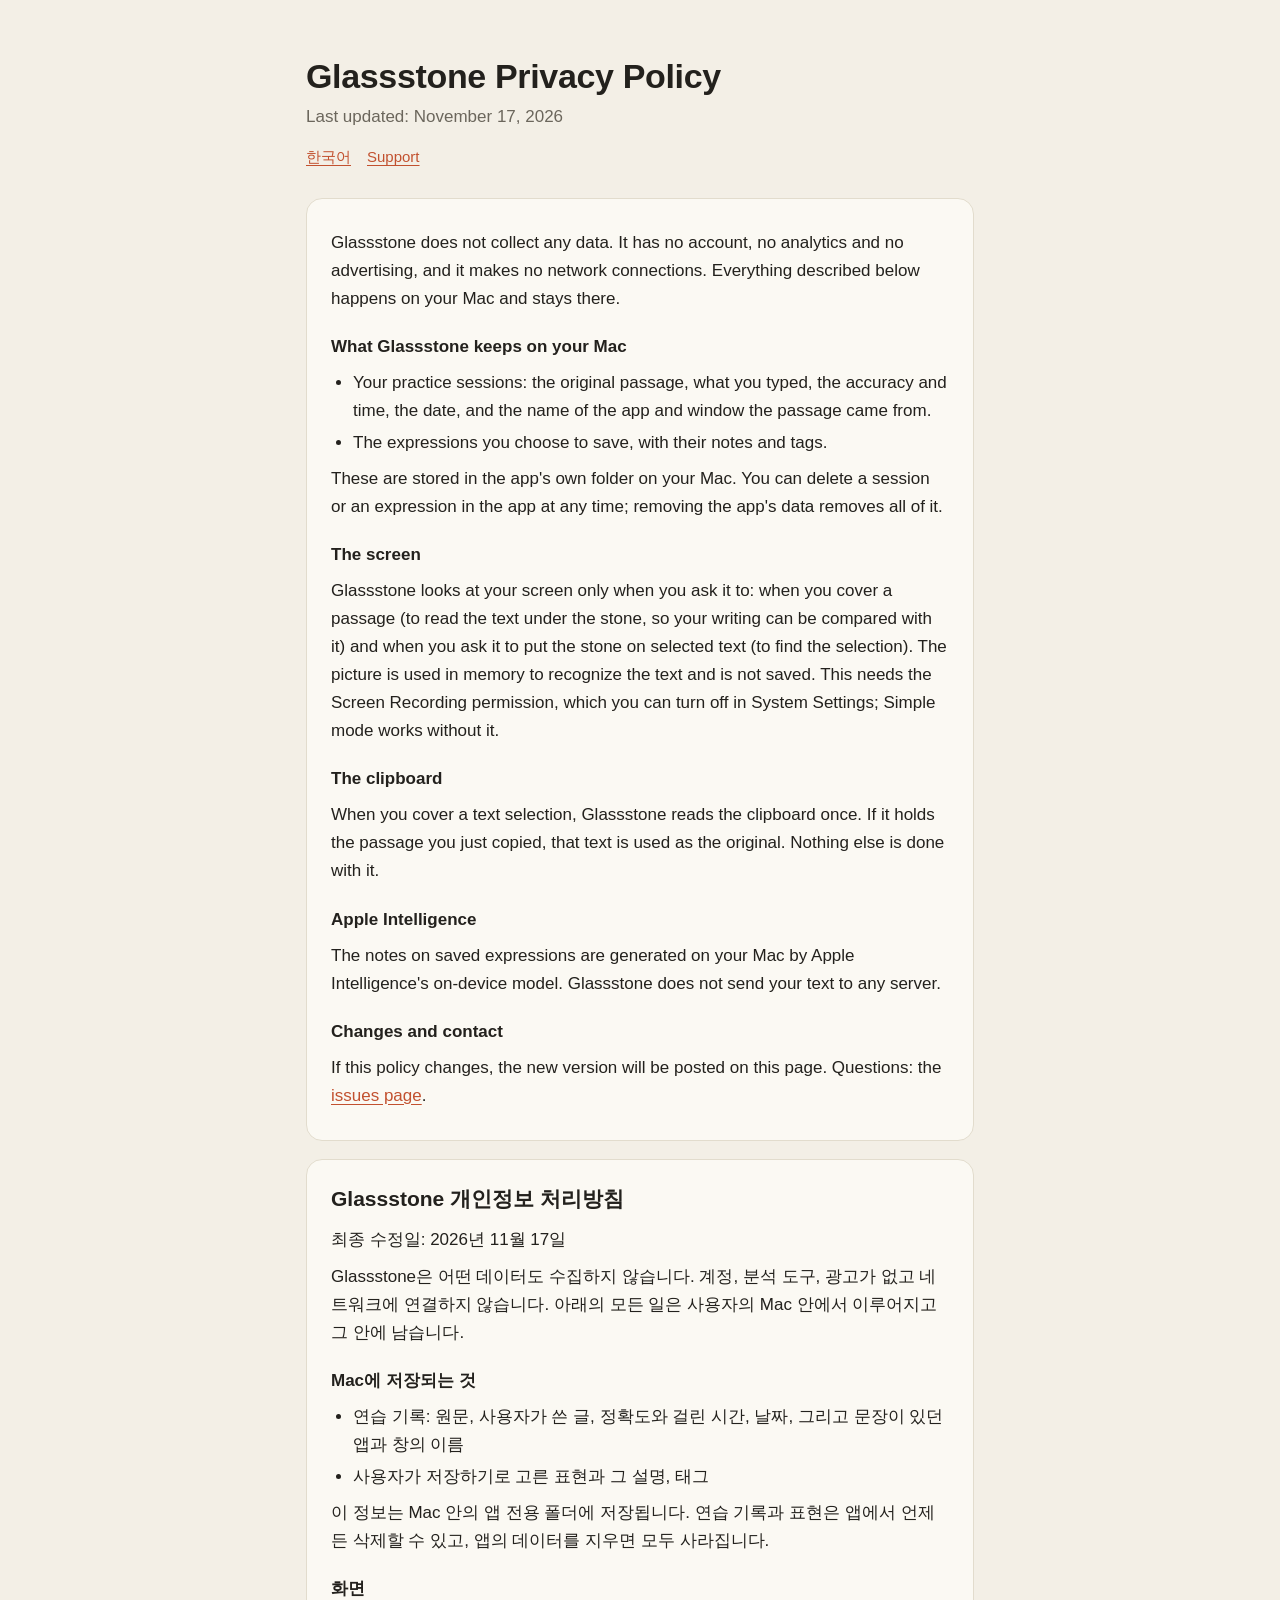
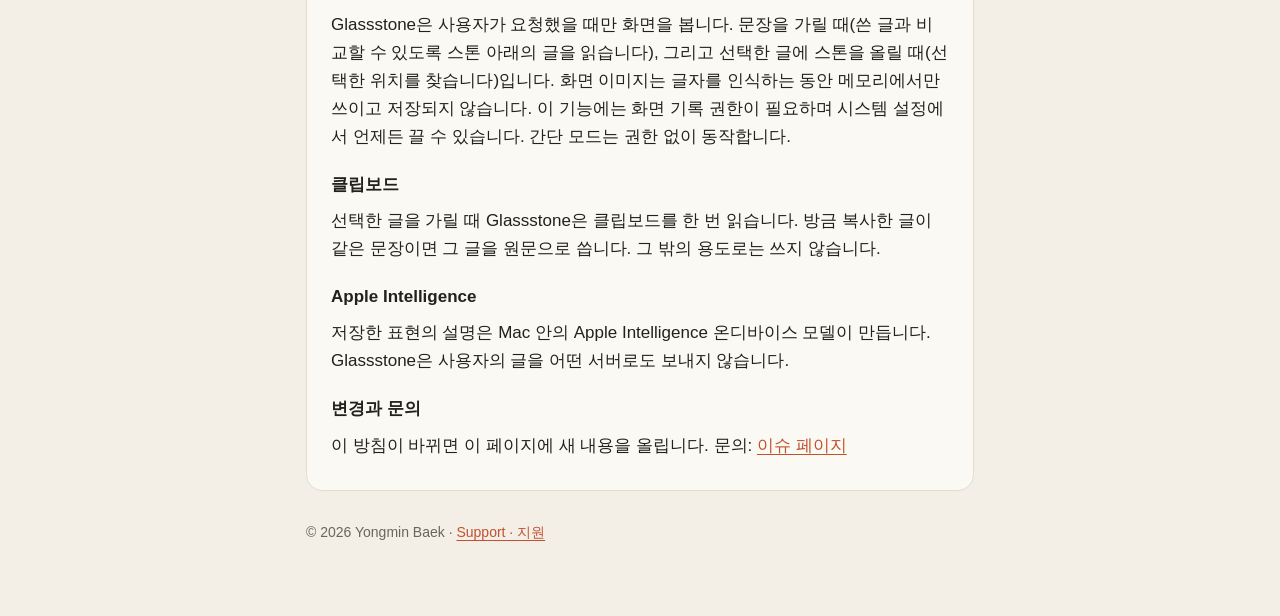
==== privacy.html @ 9b554210 "Glassstone support page and privacy policy Co-Authored-By: Claude Fable 5.2 <noreply@anthropic.com>" ====
<!doctype html>
<html lang="en">
<head>
<meta charset="utf-8">
<meta name="viewport" content="width=device-width, initial-scale=1">
<title>Glassstone Privacy Policy</title>
<meta name="description" content="Glassstone does not collect any data. Everything stays on your Mac.">
<link rel="stylesheet" href="style.css">
</head>
<body>
<main>
<header>
  <h1>Glassstone Privacy Policy</h1>
  <p>Last updated: November 17, 2026</p>
  <nav><a href="#ko">한국어</a><a href="./">Support</a></nav>
</header>

<section>
  <p>Glassstone does not collect any data. It has no account, no analytics and no advertising, and it makes no network connections. Everything described below happens on your Mac and stays there.</p>

  <h3>What Glassstone keeps on your Mac</h3>
  <ul>
    <li>Your practice sessions: the original passage, what you typed, the accuracy and time, the date, and the name of the app and window the passage came from.</li>
    <li>The expressions you choose to save, with their notes and tags.</li>
  </ul>
  <p>These are stored in the app's own folder on your Mac. You can delete a session or an expression in the app at any time; removing the app's data removes all of it.</p>

  <h3>The screen</h3>
  <p>Glassstone looks at your screen only when you ask it to: when you cover a passage (to read the text under the stone, so your writing can be compared with it) and when you ask it to put the stone on selected text (to find the selection). The picture is used in memory to recognize the text and is not saved. This needs the Screen Recording permission, which you can turn off in System Settings; Simple mode works without it.</p>

  <h3>The clipboard</h3>
  <p>When you cover a text selection, Glassstone reads the clipboard once. If it holds the passage you just copied, that text is used as the original. Nothing else is done with it.</p>

  <h3>Apple Intelligence</h3>
  <p>The notes on saved expressions are generated on your Mac by Apple Intelligence's on-device model. Glassstone does not send your text to any server.</p>

  <h3>Changes and contact</h3>
  <p>If this policy changes, the new version will be posted on this page. Questions: the <a href="https://github.com/cozystorm/glassstone/issues">issues page</a>.</p>
</section>

<section id="ko" lang="ko">
  <h2>Glassstone 개인정보 처리방침</h2>
  <p>최종 수정일: 2026년 11월 17일</p>
  <p>Glassstone은 어떤 데이터도 수집하지 않습니다. 계정, 분석 도구, 광고가 없고 네트워크에 연결하지 않습니다. 아래의 모든 일은 사용자의 Mac 안에서 이루어지고 그 안에 남습니다.</p>

  <h3>Mac에 저장되는 것</h3>
  <ul>
    <li>연습 기록: 원문, 사용자가 쓴 글, 정확도와 걸린 시간, 날짜, 그리고 문장이 있던 앱과 창의 이름</li>
    <li>사용자가 저장하기로 고른 표현과 그 설명, 태그</li>
  </ul>
  <p>이 정보는 Mac 안의 앱 전용 폴더에 저장됩니다. 연습 기록과 표현은 앱에서 언제든 삭제할 수 있고, 앱의 데이터를 지우면 모두 사라집니다.</p>

  <h3>화면</h3>
  <p>Glassstone은 사용자가 요청했을 때만 화면을 봅니다. 문장을 가릴 때(쓴 글과 비교할 수 있도록 스톤 아래의 글을 읽습니다), 그리고 선택한 글에 스톤을 올릴 때(선택한 위치를 찾습니다)입니다. 화면 이미지는 글자를 인식하는 동안 메모리에서만 쓰이고 저장되지 않습니다. 이 기능에는 화면 기록 권한이 필요하며 시스템 설정에서 언제든 끌 수 있습니다. 간단 모드는 권한 없이 동작합니다.</p>

  <h3>클립보드</h3>
  <p>선택한 글을 가릴 때 Glassstone은 클립보드를 한 번 읽습니다. 방금 복사한 글이 같은 문장이면 그 글을 원문으로 씁니다. 그 밖의 용도로는 쓰지 않습니다.</p>

  <h3>Apple Intelligence</h3>
  <p>저장한 표현의 설명은 Mac 안의 Apple Intelligence 온디바이스 모델이 만듭니다. Glassstone은 사용자의 글을 어떤 서버로도 보내지 않습니다.</p>

  <h3>변경과 문의</h3>
  <p>이 방침이 바뀌면 이 페이지에 새 내용을 올립니다. 문의: <a href="https://github.com/cozystorm/glassstone/issues">이슈 페이지</a></p>
</section>

<footer>© 2026 Yongmin Baek · <a href="./">Support · 지원</a></footer>
</main>
</body>
</html>
---- style.css ----
:root {
  --desk: #f3efe6;
  --paper: #fbf9f3;
  --ink: #23211d;
  --soft: #6b665c;
  --rule: #e2dccd;
  --accent: #c2512f;
}
@media (prefers-color-scheme: dark) {
  :root {
    --desk: #1b1a17;
    --paper: #24221e;
    --ink: #ece7db;
    --soft: #a39d90;
    --rule: #38352e;
    --accent: #e58a69;
  }
}
* { box-sizing: border-box; }
html { -webkit-text-size-adjust: 100%; }
body {
  margin: 0;
  background: var(--desk);
  color: var(--ink);
  font: 17px/1.65 -apple-system, BlinkMacSystemFont, "Apple SD Gothic Neo", "Segoe UI", sans-serif;
}
main { max-width: 700px; margin: 0 auto; padding: 56px 16px 72px; }
header { margin-bottom: 28px; }
h1 { font-size: 34px; line-height: 1.2; margin: 0 0 6px; letter-spacing: -0.01em; }
header p { margin: 0; color: var(--soft); }
nav { margin-top: 14px; font-size: 15px; }
nav a { margin-right: 16px; }
section {
  background: var(--paper);
  border: 1px solid var(--rule);
  border-radius: 16px;
  padding: 22px 24px;
  margin: 18px 0;
}
h2 { font-size: 21px; margin: 0 0 10px; }
h3 { font-size: 17px; margin: 20px 0 4px; }
p { margin: 8px 0; }
ul { margin: 8px 0; padding-left: 22px; }
li { margin: 4px 0; }
a { color: var(--accent); text-underline-offset: 3px; }
kbd {
  font: 500 14px/1 ui-rounded, -apple-system, sans-serif;
  padding: 2px 6px;
  border-radius: 6px;
  background: color-mix(in srgb, var(--ink) 8%, transparent);
  white-space: nowrap;
}
footer { margin-top: 30px; font-size: 14px; color: var(--soft); }
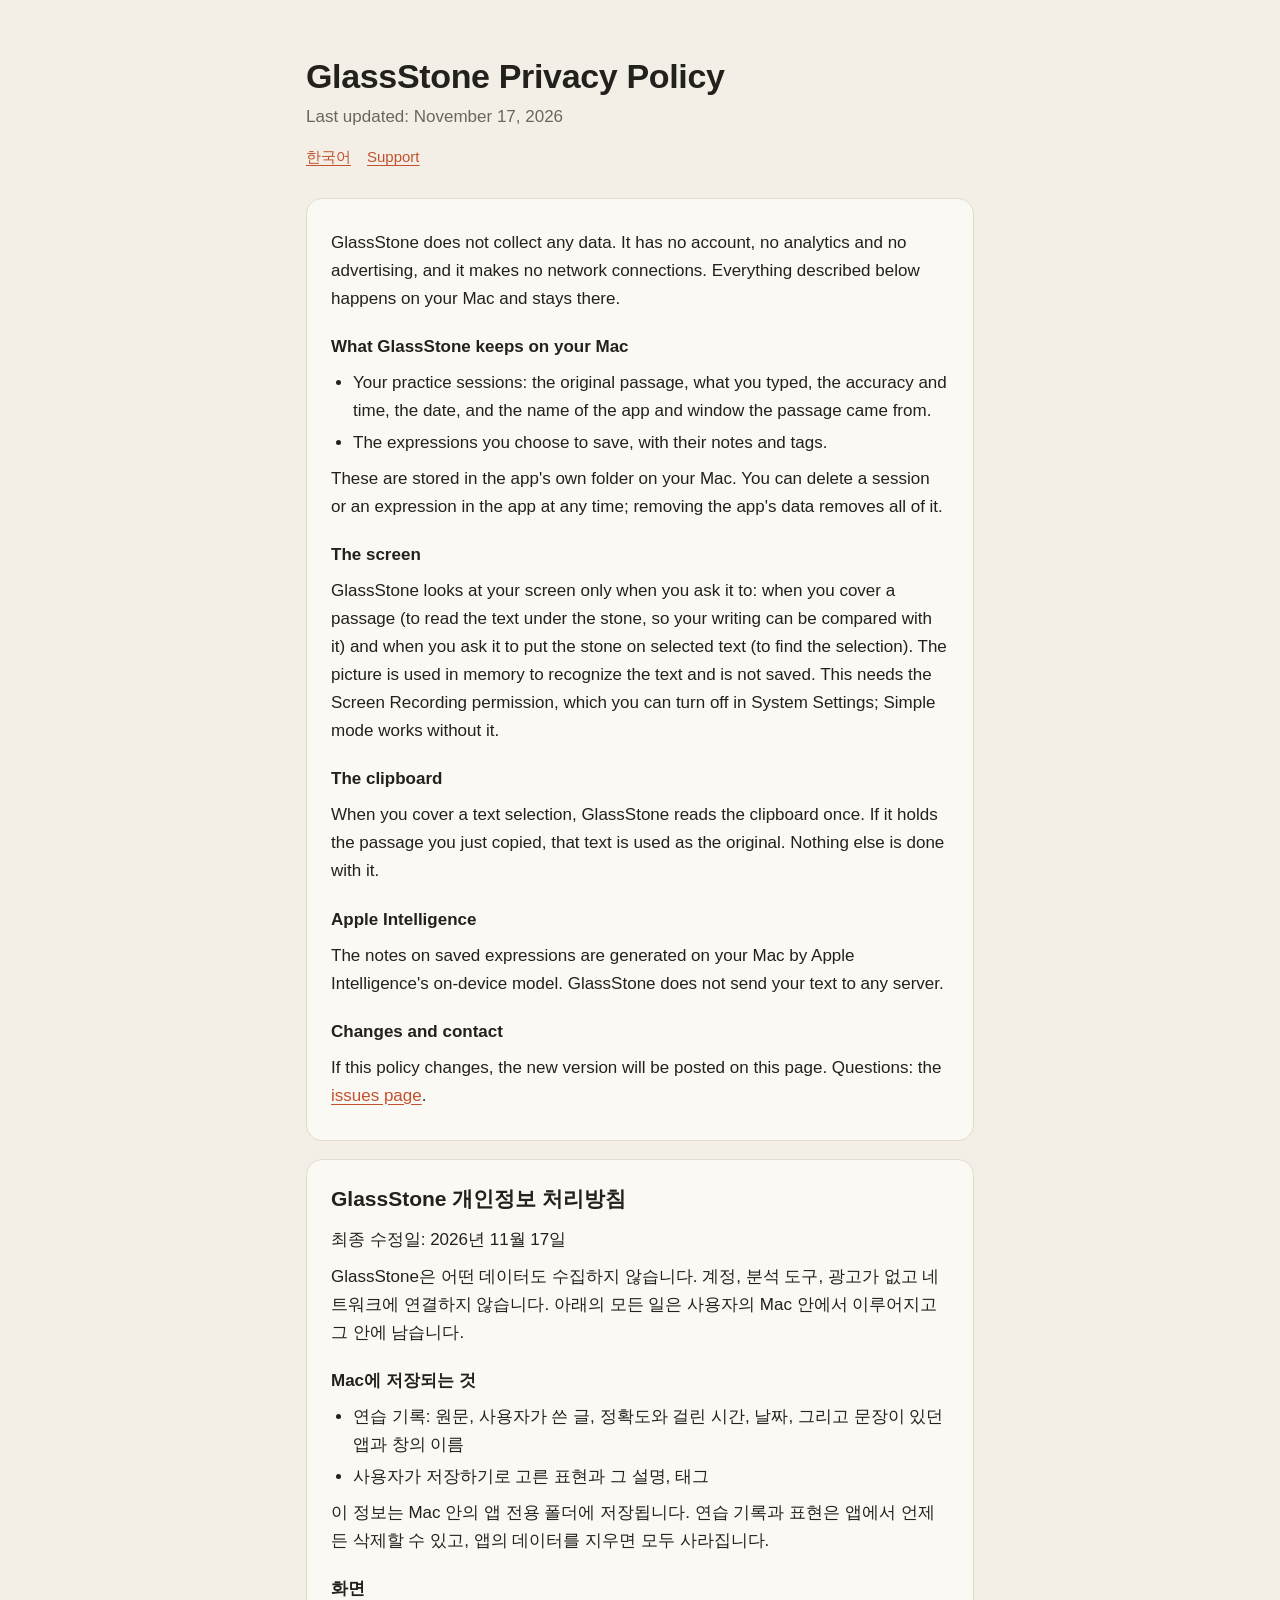
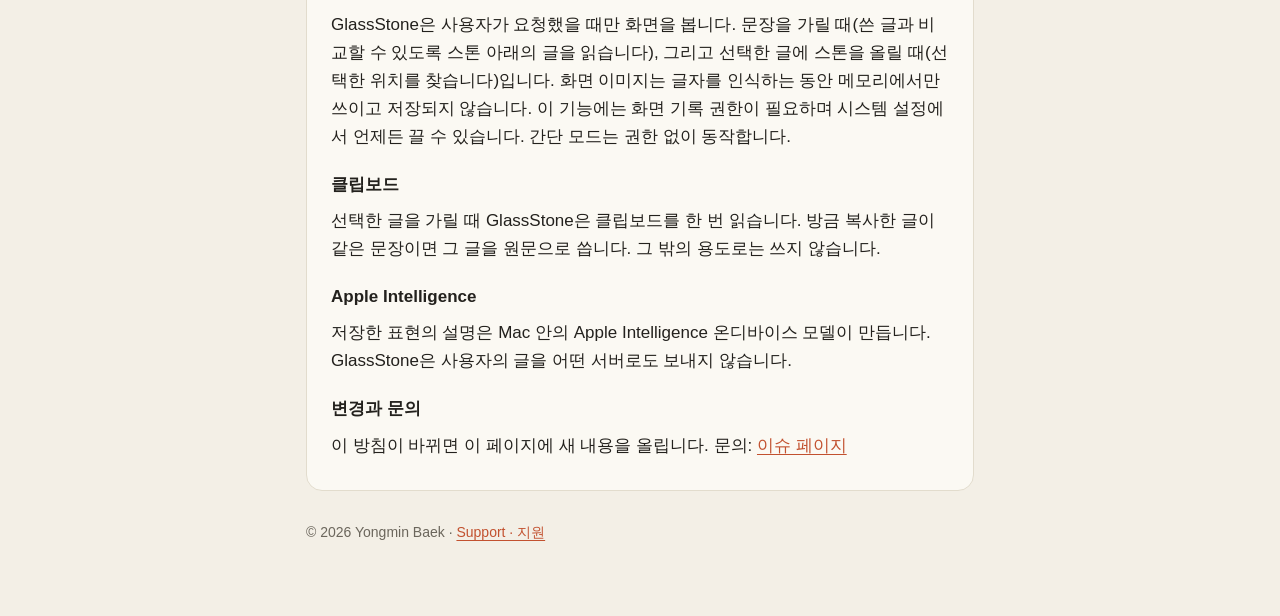
==== commit 57176cc4: "Write the name as GlassStone Co-Authored-By: Claude Fable 5.2 <noreply@anthropic.com>" ====
--- a/privacy.html
+++ b/privacy.html
@@ -3,22 +3,22 @@
 <head>
 <meta charset="utf-8">
 <meta name="viewport" content="width=device-width, initial-scale=1">
-<title>Glassstone Privacy Policy</title>
-<meta name="description" content="Glassstone does not collect any data. Everything stays on your Mac.">
+<title>GlassStone Privacy Policy</title>
+<meta name="description" content="GlassStone does not collect any data. Everything stays on your Mac.">
 <link rel="stylesheet" href="style.css">
 </head>
 <body>
 <main>
 <header>
-  <h1>Glassstone Privacy Policy</h1>
+  <h1>GlassStone Privacy Policy</h1>
   <p>Last updated: November 17, 2026</p>
   <nav><a href="#ko">한국어</a><a href="./">Support</a></nav>
 </header>
 
 <section>
-  <p>Glassstone does not collect any data. It has no account, no analytics and no advertising, and it makes no network connections. Everything described below happens on your Mac and stays there.</p>
+  <p>GlassStone does not collect any data. It has no account, no analytics and no advertising, and it makes no network connections. Everything described below happens on your Mac and stays there.</p>
 
-  <h3>What Glassstone keeps on your Mac</h3>
+  <h3>What GlassStone keeps on your Mac</h3>
   <ul>
     <li>Your practice sessions: the original passage, what you typed, the accuracy and time, the date, and the name of the app and window the passage came from.</li>
     <li>The expressions you choose to save, with their notes and tags.</li>
@@ -26,22 +26,22 @@
   <p>These are stored in the app's own folder on your Mac. You can delete a session or an expression in the app at any time; removing the app's data removes all of it.</p>
 
   <h3>The screen</h3>
-  <p>Glassstone looks at your screen only when you ask it to: when you cover a passage (to read the text under the stone, so your writing can be compared with it) and when you ask it to put the stone on selected text (to find the selection). The picture is used in memory to recognize the text and is not saved. This needs the Screen Recording permission, which you can turn off in System Settings; Simple mode works without it.</p>
+  <p>GlassStone looks at your screen only when you ask it to: when you cover a passage (to read the text under the stone, so your writing can be compared with it) and when you ask it to put the stone on selected text (to find the selection). The picture is used in memory to recognize the text and is not saved. This needs the Screen Recording permission, which you can turn off in System Settings; Simple mode works without it.</p>
 
   <h3>The clipboard</h3>
-  <p>When you cover a text selection, Glassstone reads the clipboard once. If it holds the passage you just copied, that text is used as the original. Nothing else is done with it.</p>
+  <p>When you cover a text selection, GlassStone reads the clipboard once. If it holds the passage you just copied, that text is used as the original. Nothing else is done with it.</p>
 
   <h3>Apple Intelligence</h3>
-  <p>The notes on saved expressions are generated on your Mac by Apple Intelligence's on-device model. Glassstone does not send your text to any server.</p>
+  <p>The notes on saved expressions are generated on your Mac by Apple Intelligence's on-device model. GlassStone does not send your text to any server.</p>
 
   <h3>Changes and contact</h3>
   <p>If this policy changes, the new version will be posted on this page. Questions: the <a href="https://github.com/cozystorm/glassstone/issues">issues page</a>.</p>
 </section>
 
 <section id="ko" lang="ko">
-  <h2>Glassstone 개인정보 처리방침</h2>
+  <h2>GlassStone 개인정보 처리방침</h2>
   <p>최종 수정일: 2026년 11월 17일</p>
-  <p>Glassstone은 어떤 데이터도 수집하지 않습니다. 계정, 분석 도구, 광고가 없고 네트워크에 연결하지 않습니다. 아래의 모든 일은 사용자의 Mac 안에서 이루어지고 그 안에 남습니다.</p>
+  <p>GlassStone은 어떤 데이터도 수집하지 않습니다. 계정, 분석 도구, 광고가 없고 네트워크에 연결하지 않습니다. 아래의 모든 일은 사용자의 Mac 안에서 이루어지고 그 안에 남습니다.</p>
 
   <h3>Mac에 저장되는 것</h3>
   <ul>
@@ -51,13 +51,13 @@
   <p>이 정보는 Mac 안의 앱 전용 폴더에 저장됩니다. 연습 기록과 표현은 앱에서 언제든 삭제할 수 있고, 앱의 데이터를 지우면 모두 사라집니다.</p>
 
   <h3>화면</h3>
-  <p>Glassstone은 사용자가 요청했을 때만 화면을 봅니다. 문장을 가릴 때(쓴 글과 비교할 수 있도록 스톤 아래의 글을 읽습니다), 그리고 선택한 글에 스톤을 올릴 때(선택한 위치를 찾습니다)입니다. 화면 이미지는 글자를 인식하는 동안 메모리에서만 쓰이고 저장되지 않습니다. 이 기능에는 화면 기록 권한이 필요하며 시스템 설정에서 언제든 끌 수 있습니다. 간단 모드는 권한 없이 동작합니다.</p>
+  <p>GlassStone은 사용자가 요청했을 때만 화면을 봅니다. 문장을 가릴 때(쓴 글과 비교할 수 있도록 스톤 아래의 글을 읽습니다), 그리고 선택한 글에 스톤을 올릴 때(선택한 위치를 찾습니다)입니다. 화면 이미지는 글자를 인식하는 동안 메모리에서만 쓰이고 저장되지 않습니다. 이 기능에는 화면 기록 권한이 필요하며 시스템 설정에서 언제든 끌 수 있습니다. 간단 모드는 권한 없이 동작합니다.</p>
 
   <h3>클립보드</h3>
-  <p>선택한 글을 가릴 때 Glassstone은 클립보드를 한 번 읽습니다. 방금 복사한 글이 같은 문장이면 그 글을 원문으로 씁니다. 그 밖의 용도로는 쓰지 않습니다.</p>
+  <p>선택한 글을 가릴 때 GlassStone은 클립보드를 한 번 읽습니다. 방금 복사한 글이 같은 문장이면 그 글을 원문으로 씁니다. 그 밖의 용도로는 쓰지 않습니다.</p>
 
   <h3>Apple Intelligence</h3>
-  <p>저장한 표현의 설명은 Mac 안의 Apple Intelligence 온디바이스 모델이 만듭니다. Glassstone은 사용자의 글을 어떤 서버로도 보내지 않습니다.</p>
+  <p>저장한 표현의 설명은 Mac 안의 Apple Intelligence 온디바이스 모델이 만듭니다. GlassStone은 사용자의 글을 어떤 서버로도 보내지 않습니다.</p>
 
   <h3>변경과 문의</h3>
   <p>이 방침이 바뀌면 이 페이지에 새 내용을 올립니다. 문의: <a href="https://github.com/cozystorm/glassstone/issues">이슈 페이지</a></p>
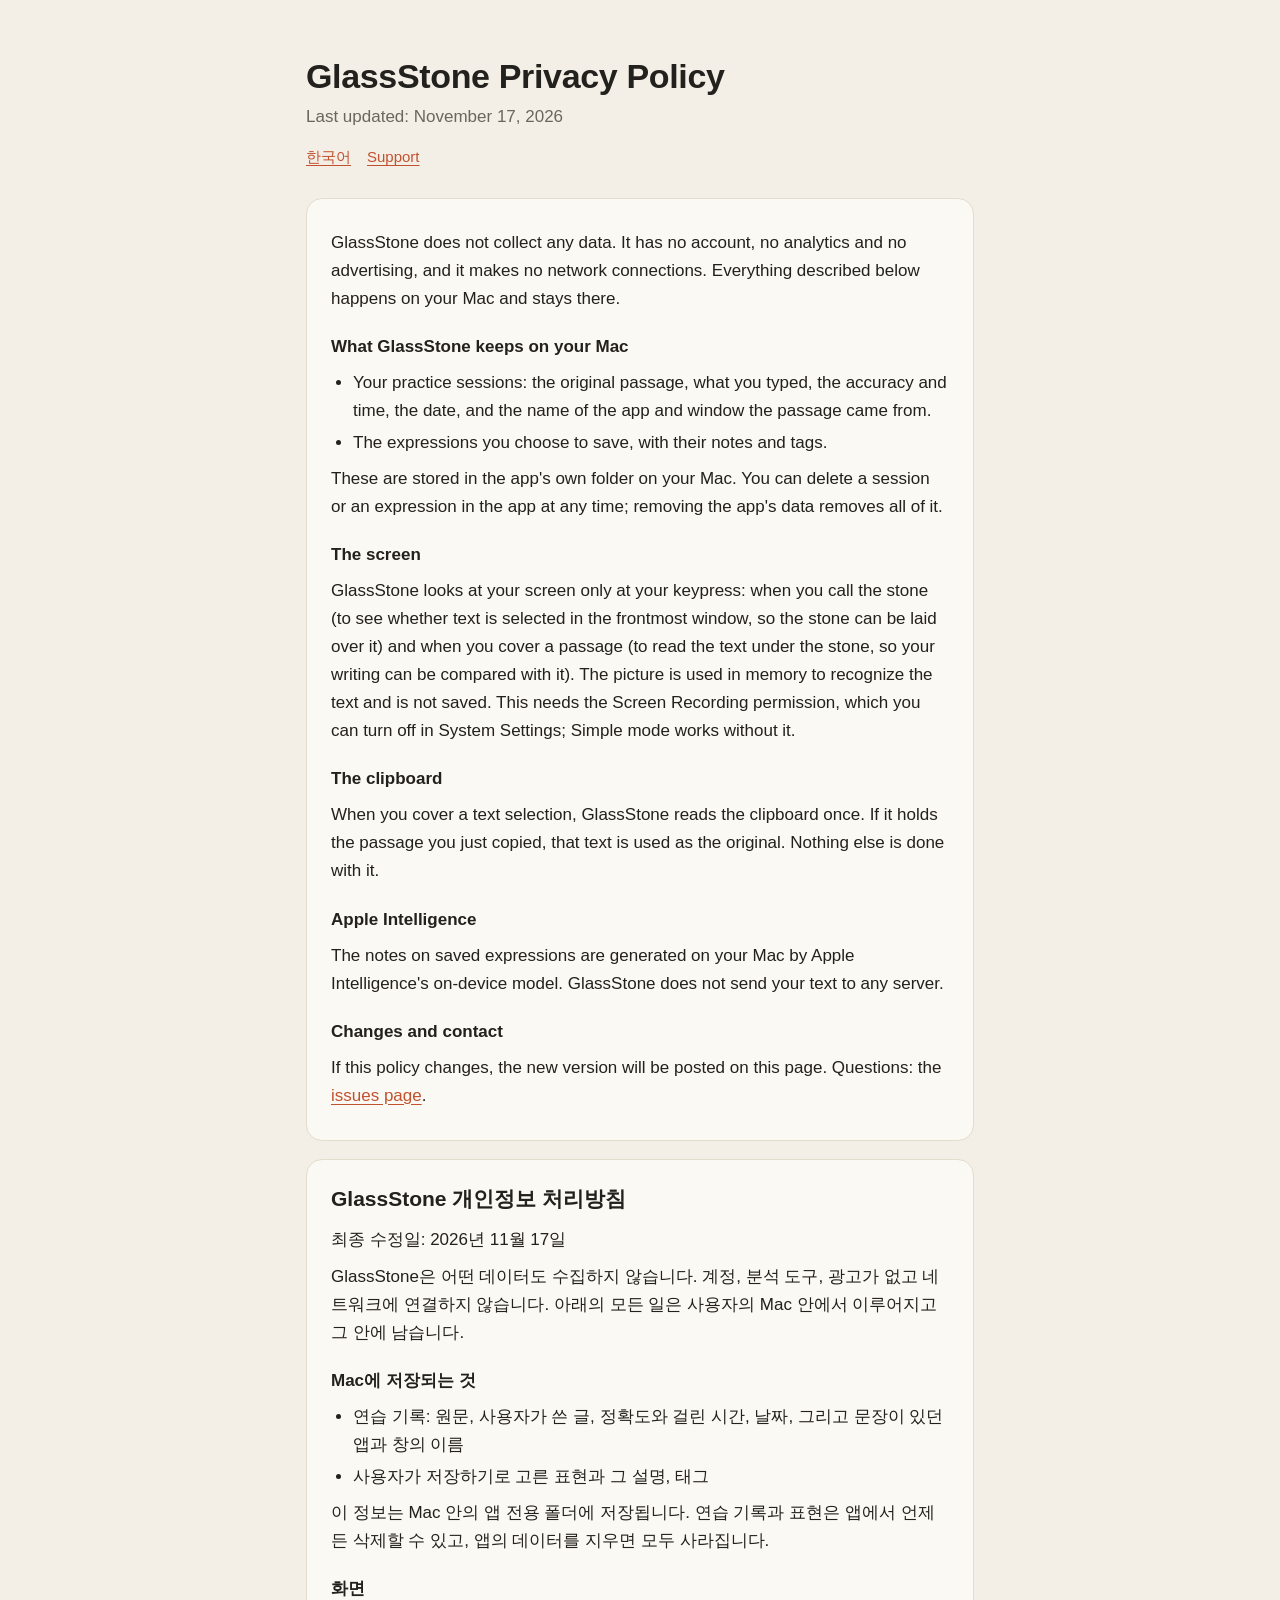
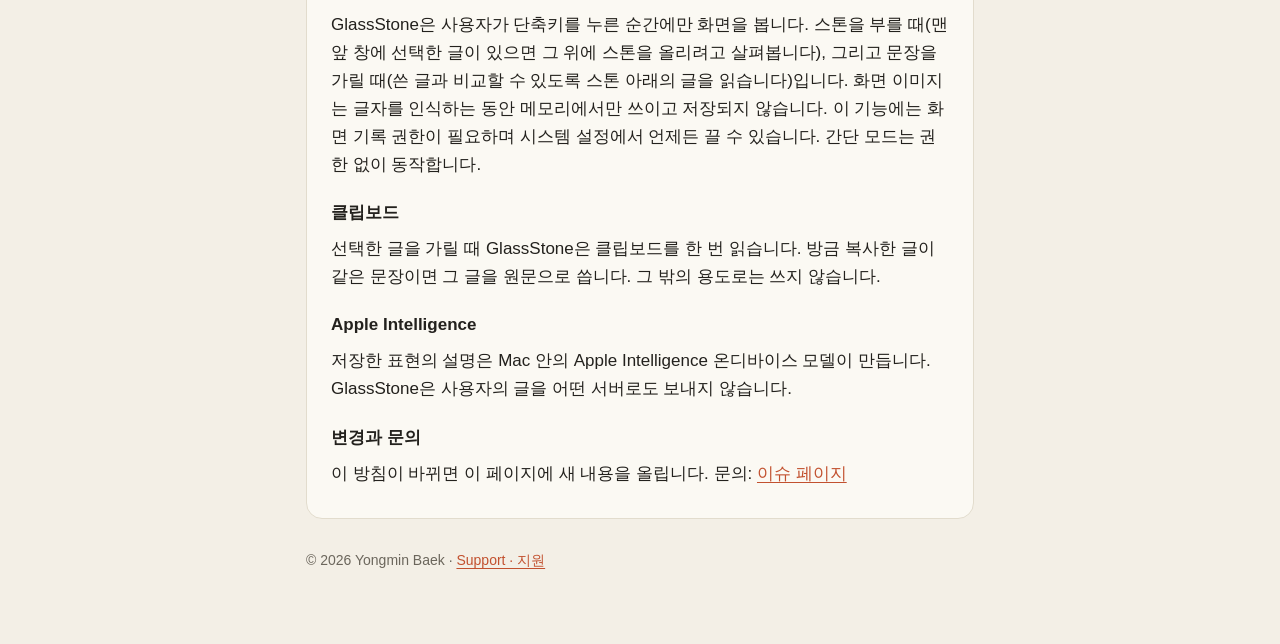
==== commit c87dd271: "Calling the stone also lays it over selected text Co-Authored-By: Claude Fable 5.2 <noreply@anthropi" ====
--- a/privacy.html
+++ b/privacy.html
@@ -26,7 +26,7 @@
   <p>These are stored in the app's own folder on your Mac. You can delete a session or an expression in the app at any time; removing the app's data removes all of it.</p>
 
   <h3>The screen</h3>
-  <p>GlassStone looks at your screen only when you ask it to: when you cover a passage (to read the text under the stone, so your writing can be compared with it) and when you ask it to put the stone on selected text (to find the selection). The picture is used in memory to recognize the text and is not saved. This needs the Screen Recording permission, which you can turn off in System Settings; Simple mode works without it.</p>
+  <p>GlassStone looks at your screen only at your keypress: when you call the stone (to see whether text is selected in the frontmost window, so the stone can be laid over it) and when you cover a passage (to read the text under the stone, so your writing can be compared with it). The picture is used in memory to recognize the text and is not saved. This needs the Screen Recording permission, which you can turn off in System Settings; Simple mode works without it.</p>
 
   <h3>The clipboard</h3>
   <p>When you cover a text selection, GlassStone reads the clipboard once. If it holds the passage you just copied, that text is used as the original. Nothing else is done with it.</p>
@@ -51,7 +51,7 @@
   <p>이 정보는 Mac 안의 앱 전용 폴더에 저장됩니다. 연습 기록과 표현은 앱에서 언제든 삭제할 수 있고, 앱의 데이터를 지우면 모두 사라집니다.</p>
 
   <h3>화면</h3>
-  <p>GlassStone은 사용자가 요청했을 때만 화면을 봅니다. 문장을 가릴 때(쓴 글과 비교할 수 있도록 스톤 아래의 글을 읽습니다), 그리고 선택한 글에 스톤을 올릴 때(선택한 위치를 찾습니다)입니다. 화면 이미지는 글자를 인식하는 동안 메모리에서만 쓰이고 저장되지 않습니다. 이 기능에는 화면 기록 권한이 필요하며 시스템 설정에서 언제든 끌 수 있습니다. 간단 모드는 권한 없이 동작합니다.</p>
+  <p>GlassStone은 사용자가 단축키를 누른 순간에만 화면을 봅니다. 스톤을 부를 때(맨 앞 창에 선택한 글이 있으면 그 위에 스톤을 올리려고 살펴봅니다), 그리고 문장을 가릴 때(쓴 글과 비교할 수 있도록 스톤 아래의 글을 읽습니다)입니다. 화면 이미지는 글자를 인식하는 동안 메모리에서만 쓰이고 저장되지 않습니다. 이 기능에는 화면 기록 권한이 필요하며 시스템 설정에서 언제든 끌 수 있습니다. 간단 모드는 권한 없이 동작합니다.</p>
 
   <h3>클립보드</h3>
   <p>선택한 글을 가릴 때 GlassStone은 클립보드를 한 번 읽습니다. 방금 복사한 글이 같은 문장이면 그 글을 원문으로 씁니다. 그 밖의 용도로는 쓰지 않습니다.</p>
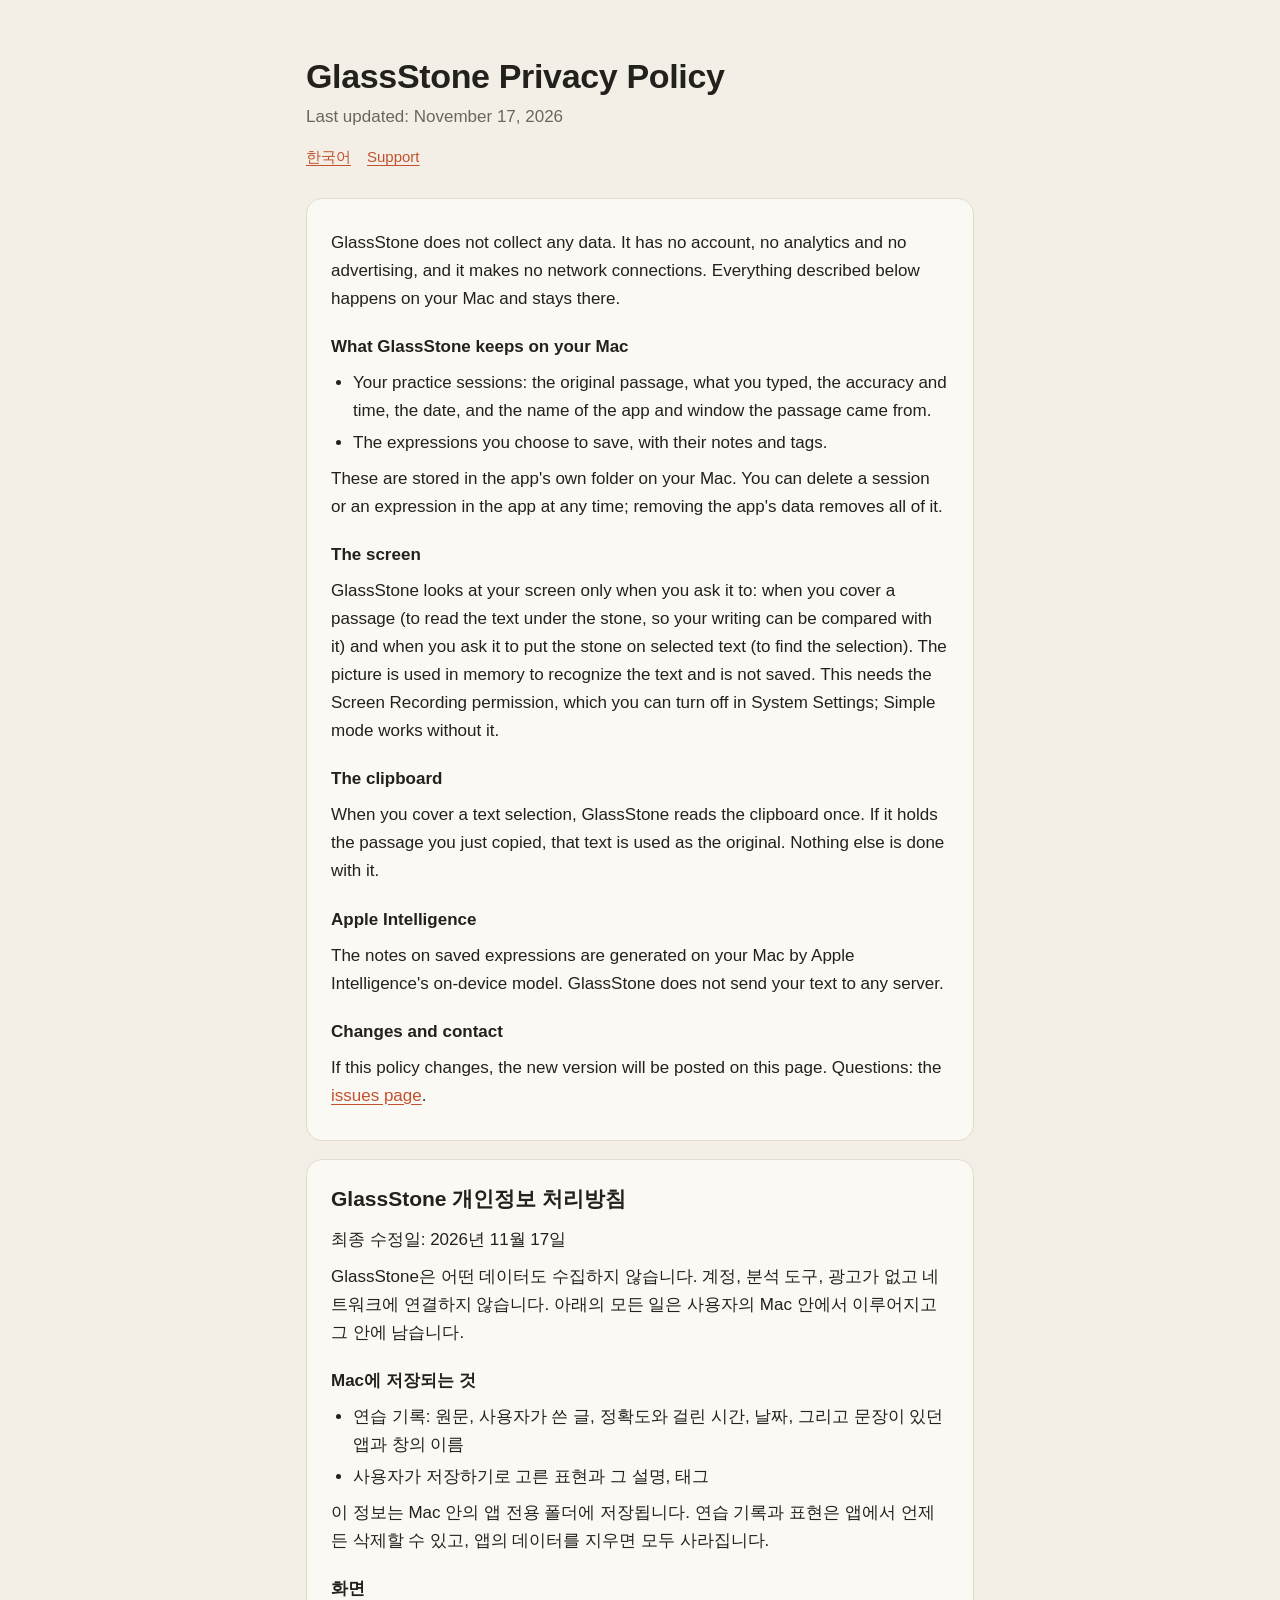
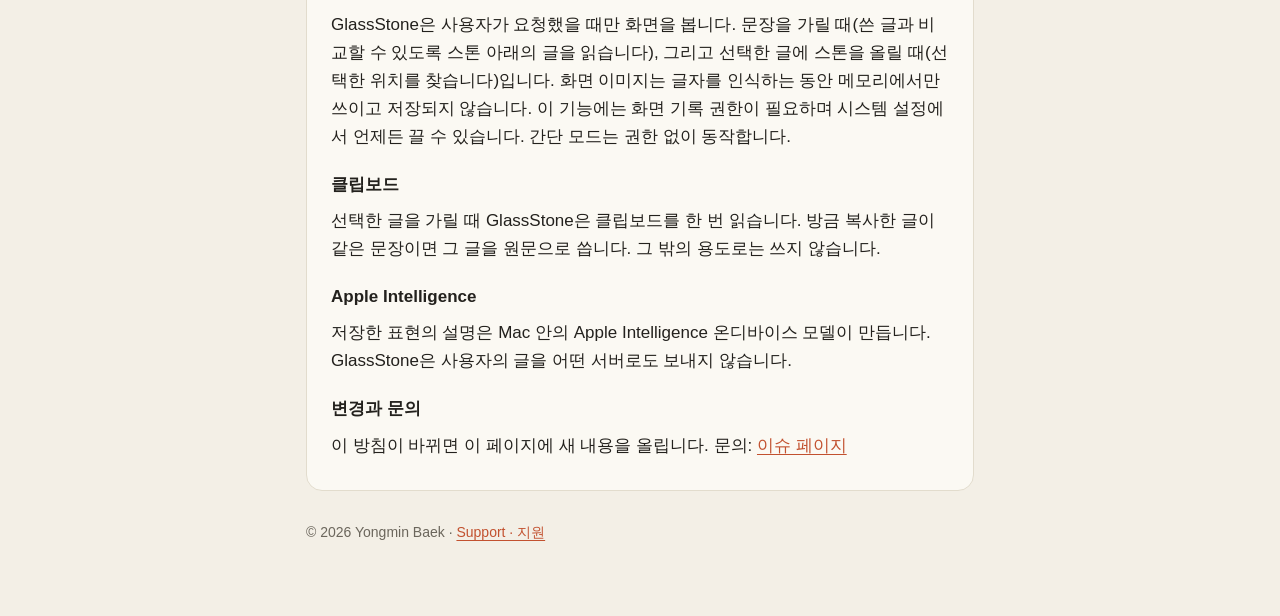
==== commit 5537d3a9: "Selected text has its own shortcut again; pressing it twice takes the stone back Co-Authored-By: Cla" ====
--- a/privacy.html
+++ b/privacy.html
@@ -26,7 +26,7 @@
   <p>These are stored in the app's own folder on your Mac. You can delete a session or an expression in the app at any time; removing the app's data removes all of it.</p>
 
   <h3>The screen</h3>
-  <p>GlassStone looks at your screen only at your keypress: when you call the stone (to see whether text is selected in the frontmost window, so the stone can be laid over it) and when you cover a passage (to read the text under the stone, so your writing can be compared with it). The picture is used in memory to recognize the text and is not saved. This needs the Screen Recording permission, which you can turn off in System Settings; Simple mode works without it.</p>
+  <p>GlassStone looks at your screen only when you ask it to: when you cover a passage (to read the text under the stone, so your writing can be compared with it) and when you ask it to put the stone on selected text (to find the selection). The picture is used in memory to recognize the text and is not saved. This needs the Screen Recording permission, which you can turn off in System Settings; Simple mode works without it.</p>
 
   <h3>The clipboard</h3>
   <p>When you cover a text selection, GlassStone reads the clipboard once. If it holds the passage you just copied, that text is used as the original. Nothing else is done with it.</p>
@@ -51,7 +51,7 @@
   <p>이 정보는 Mac 안의 앱 전용 폴더에 저장됩니다. 연습 기록과 표현은 앱에서 언제든 삭제할 수 있고, 앱의 데이터를 지우면 모두 사라집니다.</p>
 
   <h3>화면</h3>
-  <p>GlassStone은 사용자가 단축키를 누른 순간에만 화면을 봅니다. 스톤을 부를 때(맨 앞 창에 선택한 글이 있으면 그 위에 스톤을 올리려고 살펴봅니다), 그리고 문장을 가릴 때(쓴 글과 비교할 수 있도록 스톤 아래의 글을 읽습니다)입니다. 화면 이미지는 글자를 인식하는 동안 메모리에서만 쓰이고 저장되지 않습니다. 이 기능에는 화면 기록 권한이 필요하며 시스템 설정에서 언제든 끌 수 있습니다. 간단 모드는 권한 없이 동작합니다.</p>
+  <p>GlassStone은 사용자가 요청했을 때만 화면을 봅니다. 문장을 가릴 때(쓴 글과 비교할 수 있도록 스톤 아래의 글을 읽습니다), 그리고 선택한 글에 스톤을 올릴 때(선택한 위치를 찾습니다)입니다. 화면 이미지는 글자를 인식하는 동안 메모리에서만 쓰이고 저장되지 않습니다. 이 기능에는 화면 기록 권한이 필요하며 시스템 설정에서 언제든 끌 수 있습니다. 간단 모드는 권한 없이 동작합니다.</p>
 
   <h3>클립보드</h3>
   <p>선택한 글을 가릴 때 GlassStone은 클립보드를 한 번 읽습니다. 방금 복사한 글이 같은 문장이면 그 글을 원문으로 씁니다. 그 밖의 용도로는 쓰지 않습니다.</p>
